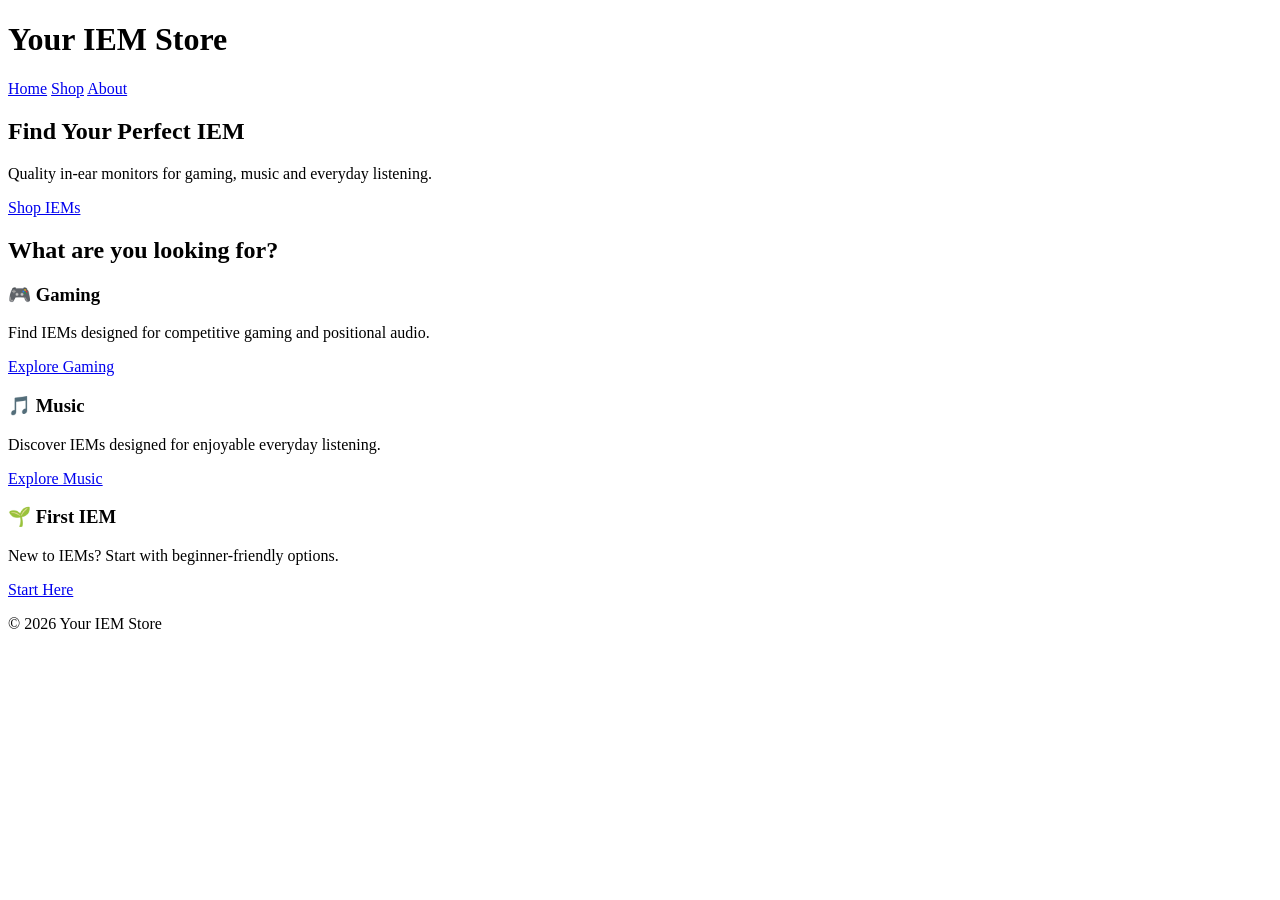
==== index.html @ 799a7811 "Create index.html" ====
<!DOCTYPE html>
<html lang="en">
<head>
    <meta charset="UTF-8">
    <meta name="viewport" content="width=device-width, initial-scale=1.0">
    <title>Your IEM Store</title>
    <link rel="stylesheet" href="style.css">
</head>

<body>

<header>
    <h1>Your IEM Store</h1>

    <nav>
        <a href="index.html">Home</a>
        <a href="shop.html">Shop</a>
        <a href="about.html">About</a>
    </nav>
</header>

<main>

<section class="hero">
    <h2>Find Your Perfect IEM</h2>

    <p>
        Quality in-ear monitors for gaming, music and everyday listening.
    </p>

    <a class="button" href="shop.html">Shop IEMs</a>
</section>

<section>
    <h2>What are you looking for?</h2>

    <div class="categories">

        <div class="category">
            <h3>🎮 Gaming</h3>
            <p>Find IEMs designed for competitive gaming and positional audio.</p>
            <a href="shop.html">Explore Gaming</a>
        </div>

        <div class="category">
            <h3>🎵 Music</h3>
            <p>Discover IEMs designed for enjoyable everyday listening.</p>
            <a href="shop.html">Explore Music</a>
        </div>

        <div class="category">
            <h3>🌱 First IEM</h3>
            <p>New to IEMs? Start with beginner-friendly options.</p>
            <a href="shop.html">Start Here</a>
        </div>

    </div>
</section>

</main>

<footer>
    <p>© 2026 Your IEM Store</p>
</footer>

</body>
</html>
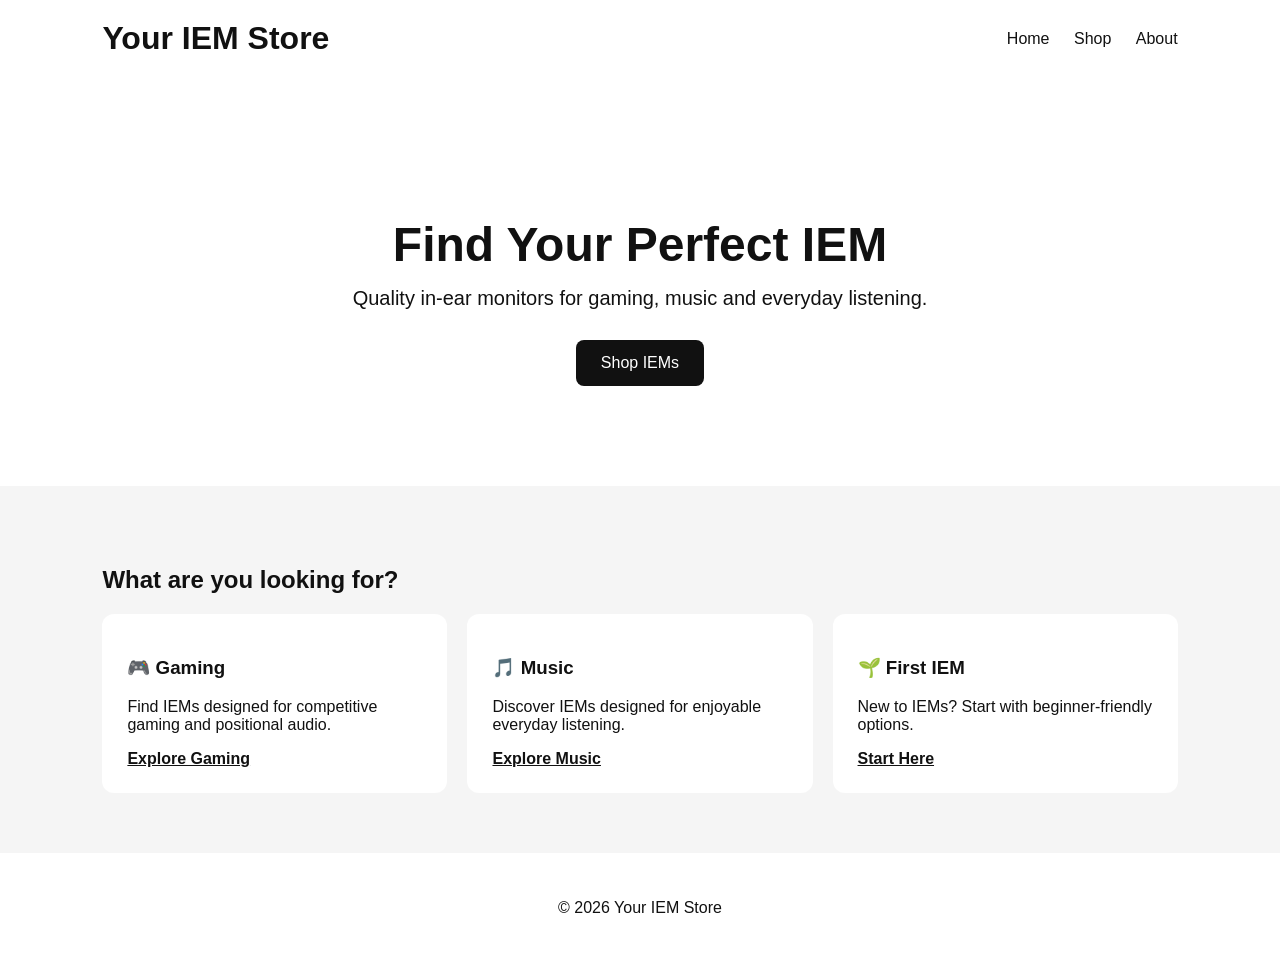
==== commit 6e48b966: "Update index.html" ====
--- a/index.html
+++ b/index.html
@@ -3,7 +3,7 @@
 <head>
     <meta charset="UTF-8">
     <meta name="viewport" content="width=device-width, initial-scale=1.0">
-    <title>Your IEM Store</title>
+    <title>SYNYRA2X</title>
     <link rel="stylesheet" href="style.css">
 </head>
 
--- a/style.css
+++ b/style.css
@@ -0,0 +1,83 @@
+* {
+    box-sizing: border-box;
+}
+
+body {
+    margin: 0;
+    font-family: Arial, sans-serif;
+    background: #f5f5f5;
+    color: #111;
+}
+
+header {
+    display: flex;
+    justify-content: space-between;
+    align-items: center;
+    padding: 20px 8%;
+    background: white;
+}
+
+header h1 {
+    margin: 0;
+}
+
+nav a {
+    margin-left: 20px;
+    text-decoration: none;
+    color: #111;
+}
+
+.hero {
+    text-align: center;
+    padding: 100px 20px;
+    background: white;
+}
+
+.hero h2 {
+    font-size: 48px;
+    margin-bottom: 15px;
+}
+
+.hero p {
+    font-size: 20px;
+    max-width: 600px;
+    margin: 0 auto 30px;
+}
+
+.button {
+    display: inline-block;
+    padding: 14px 25px;
+    background: #111;
+    color: white;
+    text-decoration: none;
+    border-radius: 8px;
+}
+
+section {
+    padding: 60px 8%;
+}
+
+.categories {
+    display: flex;
+    gap: 20px;
+    flex-wrap: wrap;
+}
+
+.category {
+    flex: 1;
+    min-width: 220px;
+    padding: 25px;
+    background: white;
+    border-radius: 12px;
+}
+
+.category a {
+    color: #111;
+    font-weight: bold;
+}
+
+footer {
+    text-align: center;
+    padding: 30px;
+    background: white;
+}
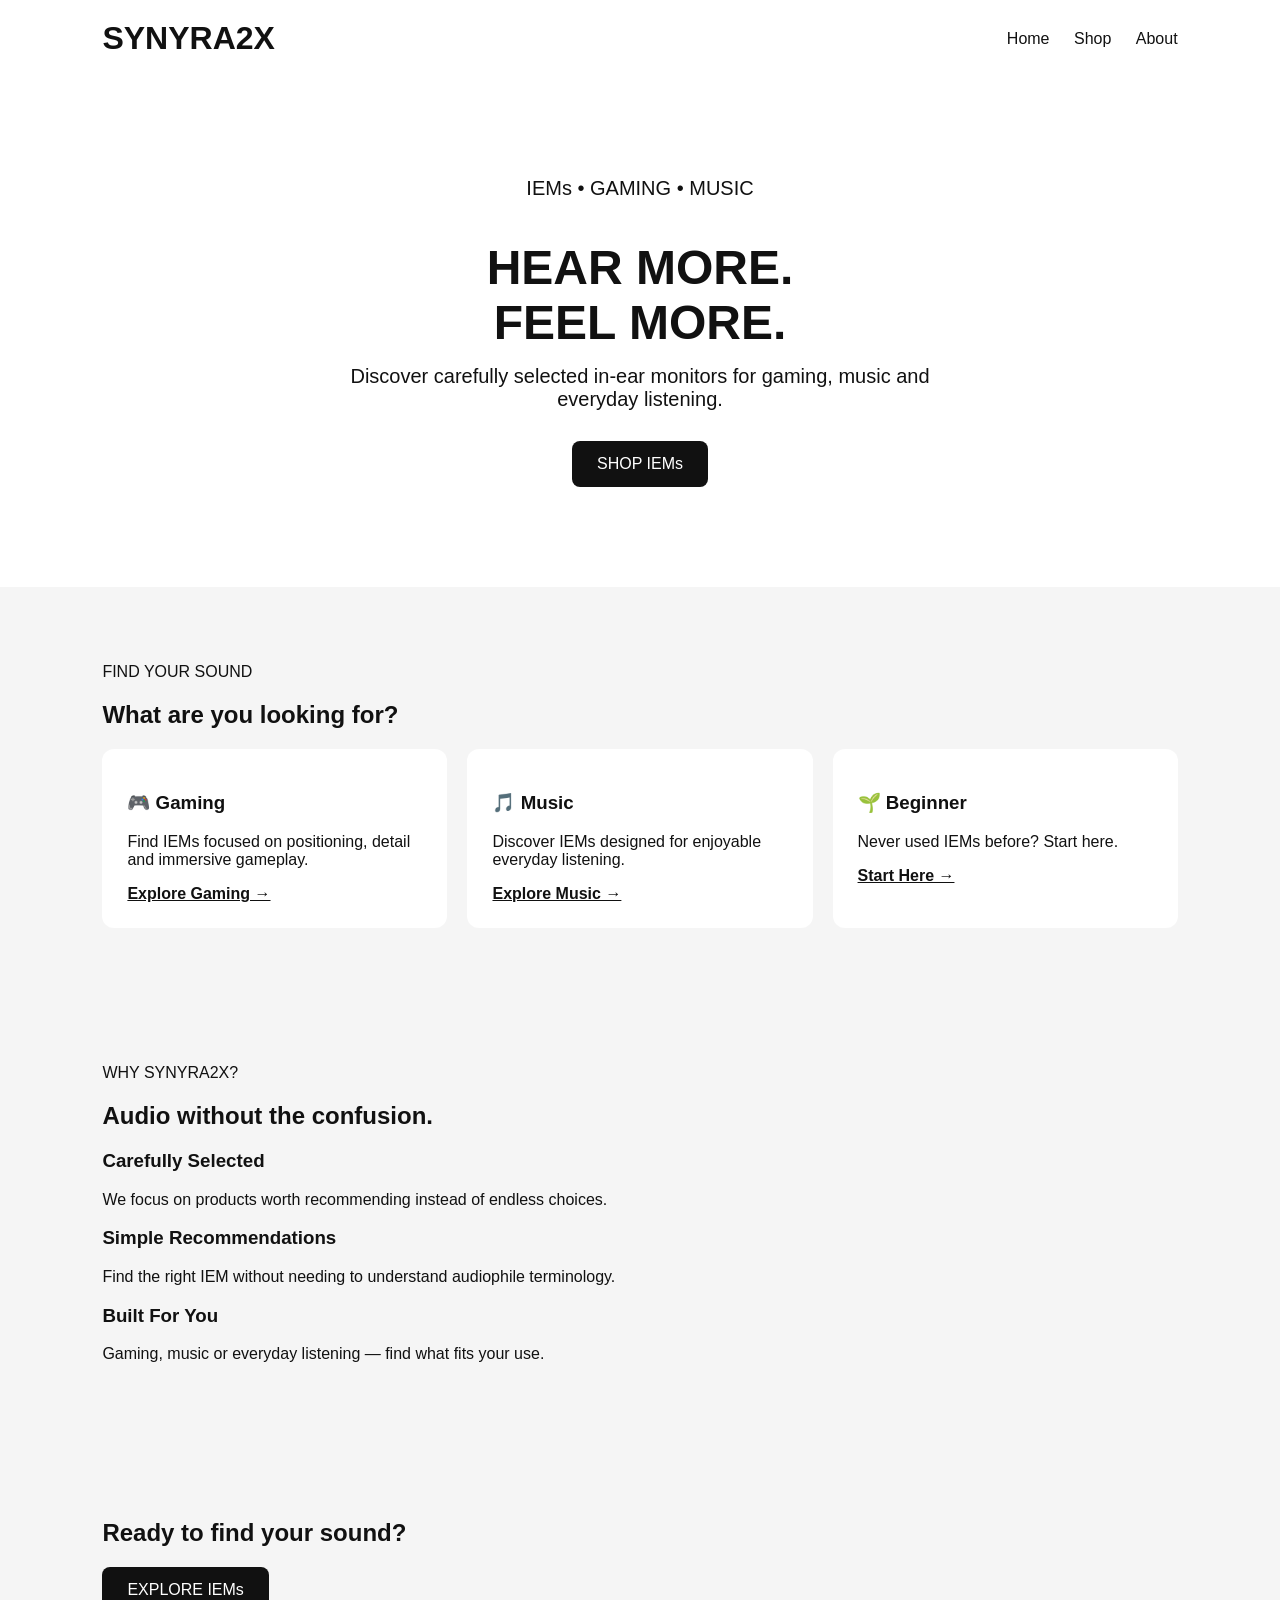
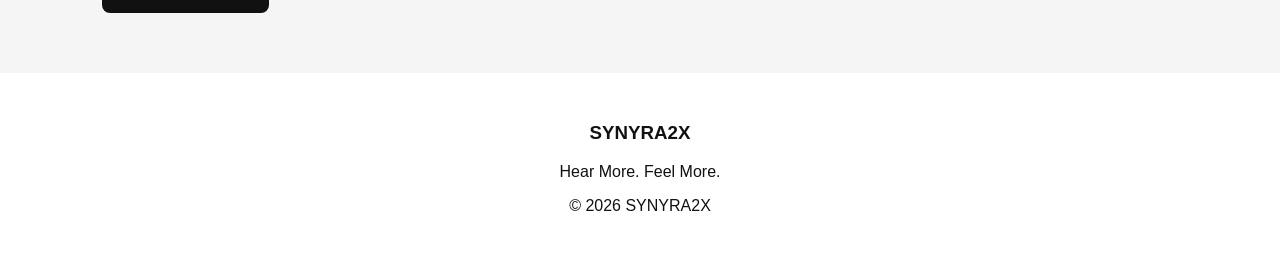
==== commit 9422c967: "Update index.html" ====
--- a/index.html
+++ b/index.html
@@ -1,67 +1,183 @@
 <!DOCTYPE html>
 <html lang="en">
+
 <head>
     <meta charset="UTF-8">
     <meta name="viewport" content="width=device-width, initial-scale=1.0">
-    <title>SYNYRA2X</title>
+
+    <title>SYNYRA2X — Find Your Sound</title>
+
     <link rel="stylesheet" href="style.css">
 </head>
 
 <body>
 
 <header>
-    <h1>Your IEM Store</h1>
+
+    <h1>SYNYRA2X</h1>
 
     <nav>
         <a href="index.html">Home</a>
         <a href="shop.html">Shop</a>
         <a href="about.html">About</a>
     </nav>
+
 </header>
+
 
 <main>
 
 <section class="hero">
-    <h2>Find Your Perfect IEM</h2>
 
-    <p>
-        Quality in-ear monitors for gaming, music and everyday listening.
-    </p>
+    <div class="hero-content">
 
-    <a class="button" href="shop.html">Shop IEMs</a>
+        <p class="eyebrow">IEMs • GAMING • MUSIC</p>
+
+        <h2>
+            HEAR MORE.<br>
+            FEEL MORE.
+        </h2>
+
+        <p>
+            Discover carefully selected in-ear monitors
+            for gaming, music and everyday listening.
+        </p>
+
+        <a class="button" href="shop.html">
+            SHOP IEMs
+        </a>
+
+    </div>
+
 </section>
 
+
 <section>
+
+    <p class="eyebrow">FIND YOUR SOUND</p>
+
     <h2>What are you looking for?</h2>
 
     <div class="categories">
 
         <div class="category">
+
             <h3>🎮 Gaming</h3>
-            <p>Find IEMs designed for competitive gaming and positional audio.</p>
-            <a href="shop.html">Explore Gaming</a>
+
+            <p>
+                Find IEMs focused on positioning,
+                detail and immersive gameplay.
+            </p>
+
+            <a href="shop.html">
+                Explore Gaming →
+            </a>
+
         </div>
 
+
         <div class="category">
+
             <h3>🎵 Music</h3>
-            <p>Discover IEMs designed for enjoyable everyday listening.</p>
-            <a href="shop.html">Explore Music</a>
+
+            <p>
+                Discover IEMs designed for
+                enjoyable everyday listening.
+            </p>
+
+            <a href="shop.html">
+                Explore Music →
+            </a>
+
         </div>
 
+
         <div class="category">
-            <h3>🌱 First IEM</h3>
-            <p>New to IEMs? Start with beginner-friendly options.</p>
-            <a href="shop.html">Start Here</a>
+
+            <h3>🌱 Beginner</h3>
+
+            <p>
+                Never used IEMs before?
+                Start here.
+            </p>
+
+            <a href="shop.html">
+                Start Here →
+            </a>
+
         </div>
 
     </div>
+
+</section>
+
+
+<section class="why">
+
+    <p class="eyebrow">WHY SYNYRA2X?</p>
+
+    <h2>Audio without the confusion.</h2>
+
+    <div class="features">
+
+        <div>
+            <h3>Carefully Selected</h3>
+            <p>
+                We focus on products worth
+                recommending instead of endless choices.
+            </p>
+        </div>
+
+        <div>
+            <h3>Simple Recommendations</h3>
+            <p>
+                Find the right IEM without
+                needing to understand audiophile terminology.
+            </p>
+        </div>
+
+        <div>
+            <h3>Built For You</h3>
+            <p>
+                Gaming, music or everyday listening —
+                find what fits your use.
+            </p>
+        </div>
+
+    </div>
+
+</section>
+
+
+<section class="cta">
+
+    <h2>Ready to find your sound?</h2>
+
+    <a class="button" href="shop.html">
+        EXPLORE IEMs
+    </a>
+
 </section>
 
 </main>
 
+
 <footer>
-    <p>© 2026 Your IEM Store</p>
+
+    <h3>SYNYRA2X</h3>
+
+    <p>
+        Hear More. Feel More.
+    </p>
+
+    <p>
+        © 2026 SYNYRA2X
+    </p>
+
 </footer>
 
 </body>
+
 </html>
+
+
